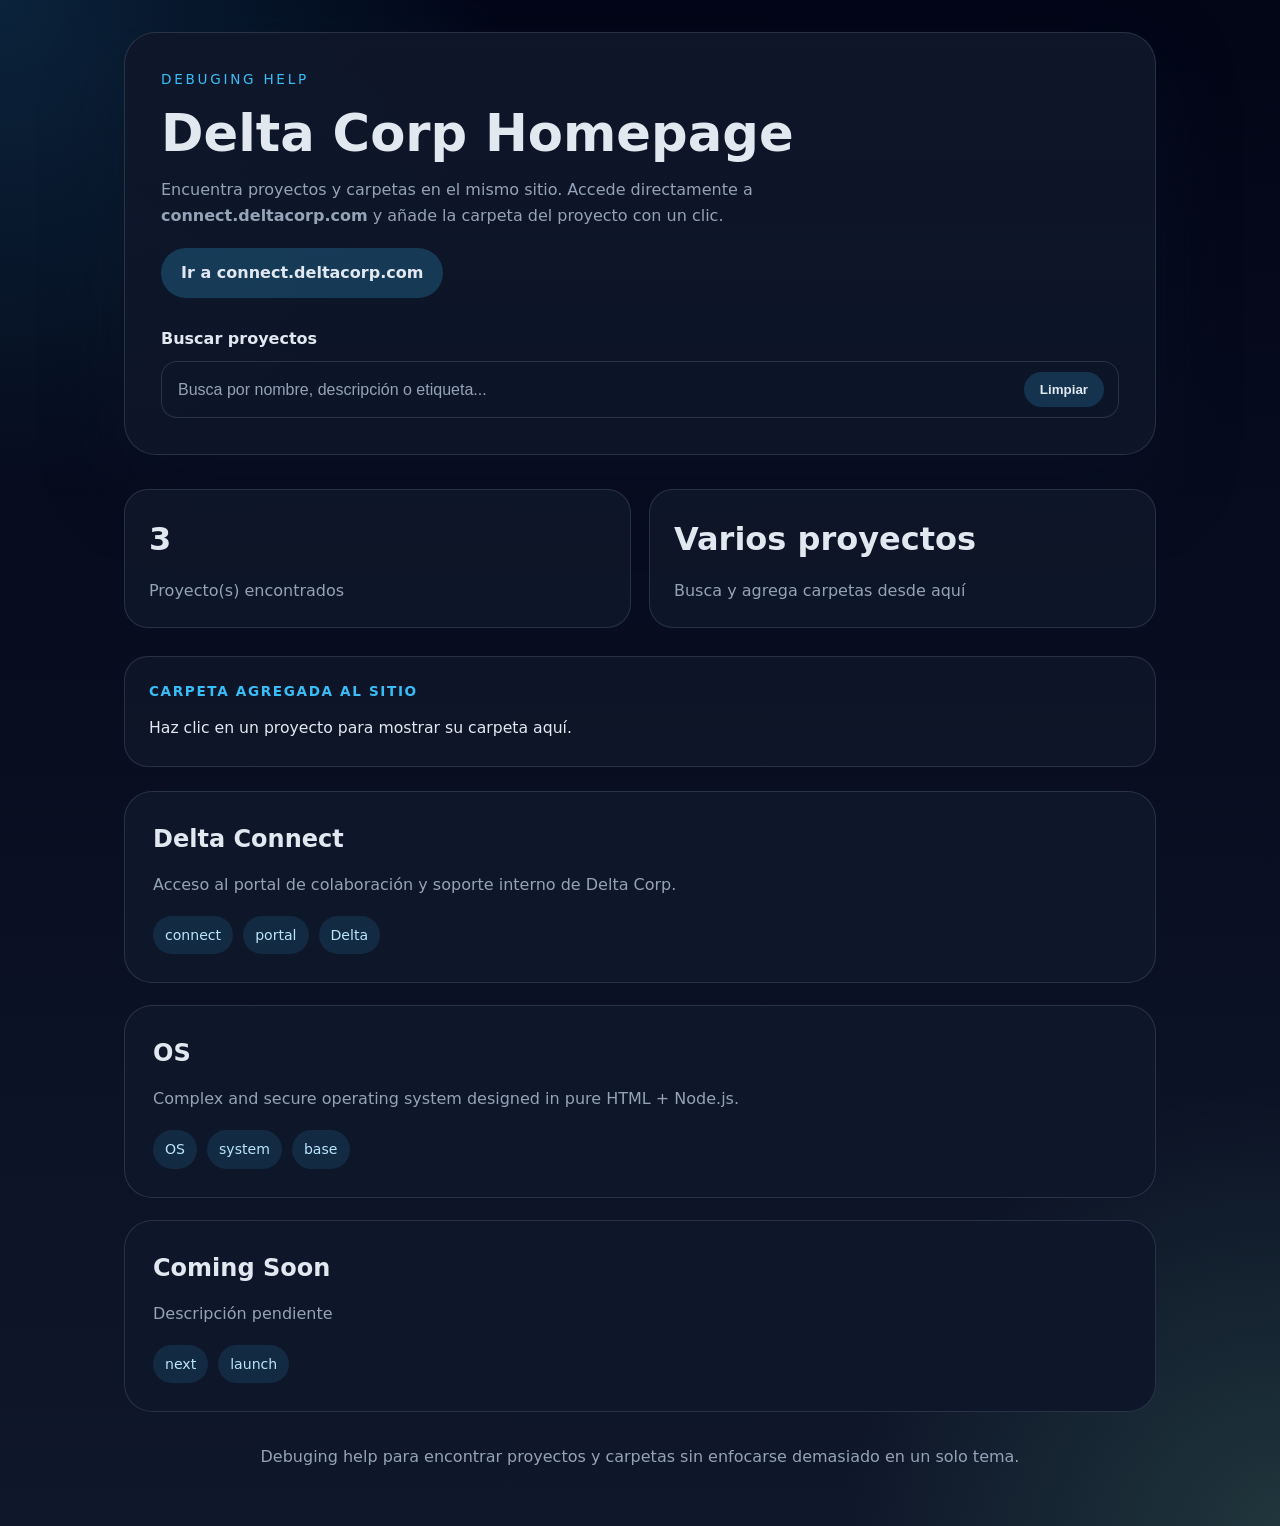
==== index.html @ b2d10fd7 "Edit Page" ====
<!DOCTYPE html>
<html lang="es">
<head>
    <meta charset="UTF-8">
    <meta name="viewport" content="width=device-width, initial-scale=1.0">
    <title>Delta Corp Homepage</title>
    <link rel="stylesheet" href="style.css">
</head>
<body>
    <div class="page-shell">
        <header class="hero">
            <div class="hero-content">
                <p class="eyebrow">Debuging help</p>
                <h1>Delta Corp Homepage</h1>
                <p class="hero-copy">Encuentra proyectos y carpetas en el mismo sitio. Accede directamente a <strong>connect.deltacorp.com</strong> y añade la carpeta del proyecto con un clic.</p>
                <div class="hero-actions">
                    <a class="button-link" href="https://connect.deltacorp.com" target="_blank" rel="noreferrer noopener">Ir a connect.deltacorp.com</a>
                </div>
            </div>
            <div class="search-panel">
                <label for="searchInput">Buscar proyectos</label>
                <div class="search-box">
                    <input id="searchInput" type="text" placeholder="Busca por nombre, descripción o etiqueta..." autocomplete="off">
                    <button id="clearBtn" type="button">Limpiar</button>
                </div>
            </div>
        </header>

        <main>
            <section class="stats">
                <article>
                    <h2 id="resultCount">1</h2>
                    <p>Proyecto(s) encontrados</p>
                </article>
                <article>
                    <h2>Varios proyectos</h2>
                    <p>Busca y agrega carpetas desde aquí</p>
                </article>
            </section>

            <section class="selection-panel">
                <p class="selected-label">Carpeta agregada al sitio</p>
                <div class="selected-folder" id="selectedFolder">Haz clic en un proyecto para mostrar su carpeta aquí.</div>
            </section>

            <section class="project-grid" id="projectsList">
                <!-- Los proyectos se cargan con JavaScript -->
            </section>
        </main>

        <footer>
            <p>Debuging help para encontrar proyectos y carpetas sin enfocarse demasiado en un solo tema.</p>
        </footer>
    </div>

    <script src="script.js"></script>
</body>
</html>
---- style.css ----
:root {
    --bg: #0f172a;
    --surface: rgba(15, 23, 42, 0.9);
    --surface-strong: rgba(15, 23, 42, 0.98);
    --text: #e2e8f0;
    --muted: #94a3b8;
    --accent: #38bdf8;
    --accent-soft: rgba(56, 189, 248, 0.18);
    --border: rgba(148, 163, 184, 0.2);
}

* {
    box-sizing: border-box;
}

html, body {
    margin: 0;
    min-height: 100%;
    font-family: Inter, system-ui, -apple-system, BlinkMacSystemFont, "Segoe UI", sans-serif;
    color: var(--text);
    background: radial-gradient(circle at top left, rgba(56, 189, 248, 0.16), transparent 25%),
                radial-gradient(circle at bottom right, rgba(134, 239, 172, 0.14), transparent 22%),
                linear-gradient(180deg, #020617 0%, #0f172a 100%);
}

body {
    line-height: 1.6;
}

.page-shell {
    max-width: 1080px;
    margin: 0 auto;
    padding: 32px 24px 40px;
}

.hero {
    display: grid;
    gap: 28px;
    padding: 36px;
    border: 1px solid var(--border);
    border-radius: 32px;
    background: linear-gradient(180deg, rgba(15, 23, 42, 0.95), rgba(15, 23, 42, 0.8));
    box-shadow: 0 30px 80px rgba(15, 23, 42, 0.35);
}

.eyebrow {
    margin: 0 0 16px;
    color: var(--accent);
    text-transform: uppercase;
    letter-spacing: 0.2em;
    font-size: 0.85rem;
}

.hero h1 {
    margin: 0;
    font-size: clamp(2rem, 4vw, 3.6rem);
    line-height: 1.02;
}

.hero-copy {
    max-width: 780px;
    margin: 18px 0 0;
    color: var(--muted);
    font-size: 1rem;
}

.hero-actions {
    margin-top: 20px;
}

.button-link {
    display: inline-flex;
    align-items: center;
    padding: 12px 20px;
    border-radius: 999px;
    background: rgba(56, 189, 248, 0.22);
    color: var(--text);
    text-decoration: none;
    font-weight: 700;
    transition: background 0.2s ease, transform 0.2s ease;
}

.button-link:hover {
    transform: translateY(-2px);
    background: rgba(56, 189, 248, 0.32);
}

.search-panel {
    display: grid;
    gap: 10px;
}

.search-panel label {
    color: var(--text);
    font-weight: 600;
}

.search-box {
    display: flex;
    gap: 12px;
    align-items: center;
    background: rgba(15, 23, 42, 0.45);
    border: 1px solid var(--border);
    border-radius: 16px;
    padding: 10px 14px;
}

.search-box input {
    flex: 1;
    border: none;
    outline: none;
    background: transparent;
    color: var(--text);
    font-size: 1rem;
}

.search-box input::placeholder {
    color: var(--muted);
}

.search-box button {
    border: none;
    border-radius: 999px;
    padding: 10px 16px;
    background: rgba(56, 189, 248, 0.18);
    color: var(--text);
    cursor: pointer;
    font-weight: 700;
    transition: transform 0.2s ease, background 0.2s ease;
}

.search-box button:hover {
    transform: translateY(-1px);
    background: rgba(56, 189, 248, 0.3);
}

.stats {
    display: grid;
    grid-template-columns: repeat(2, minmax(0, 1fr));
    gap: 18px;
    margin: 34px 0 28px;
}

.stats article {
    padding: 24px;
    border-radius: 24px;
    background: var(--surface);
    border: 1px solid var(--border);
}

.stats h2 {
    margin: 0 0 12px;
    font-size: 2rem;
}

.stats p {
    margin: 0;
    color: var(--muted);
}

.selection-panel {
    padding: 24px;
    border-radius: 24px;
    background: rgba(15, 23, 42, 0.85);
    border: 1px solid var(--border);
    margin-bottom: 24px;
}

.selected-label {
    margin: 0 0 12px;
    color: var(--accent);
    font-weight: 700;
    text-transform: uppercase;
    letter-spacing: 0.12em;
    font-size: 0.85rem;
}

.selected-folder {
    color: var(--text);
    font-size: 0.98rem;
    line-height: 1.7;
}

.selected-folder a {
    color: #7dd3fc;
    text-decoration: underline;
}

.project-grid {
    display: grid;
    gap: 22px;
}

.project-card {
    padding: 28px;
    border-radius: 28px;
    background: var(--surface-strong);
    border: 1px solid var(--border);
    transition: transform 0.3s ease, border-color 0.3s ease, background 0.3s ease;
    cursor: pointer;
}

.project-card:hover {
    transform: translateY(-4px);
    border-color: rgba(56, 189, 248, 0.4);
    background: rgba(15, 23, 42, 1);
}

.project-card.active {
    border-color: #38bdf8;
    box-shadow: 0 18px 40px rgba(56, 189, 248, 0.12);
}

.project-title {
    margin: 0 0 14px;
    font-size: 1.5rem;
}

.project-description {
    margin: 0 0 18px;
    color: var(--muted);
}

.project-meta {
    display: flex;
    flex-wrap: wrap;
    gap: 10px;
}

.tag {
    display: inline-flex;
    align-items: center;
    padding: 8px 12px;
    border-radius: 999px;
    background: rgba(56, 189, 248, 0.12);
    color: #bae6fd;
    font-size: 0.88rem;
}

footer {
    margin-top: 32px;
    text-align: center;
    color: var(--muted);
}

@media (max-width: 720px) {
    .hero {
        padding: 26px;
    }

    .stats {
        grid-template-columns: 1fr;
    }
}
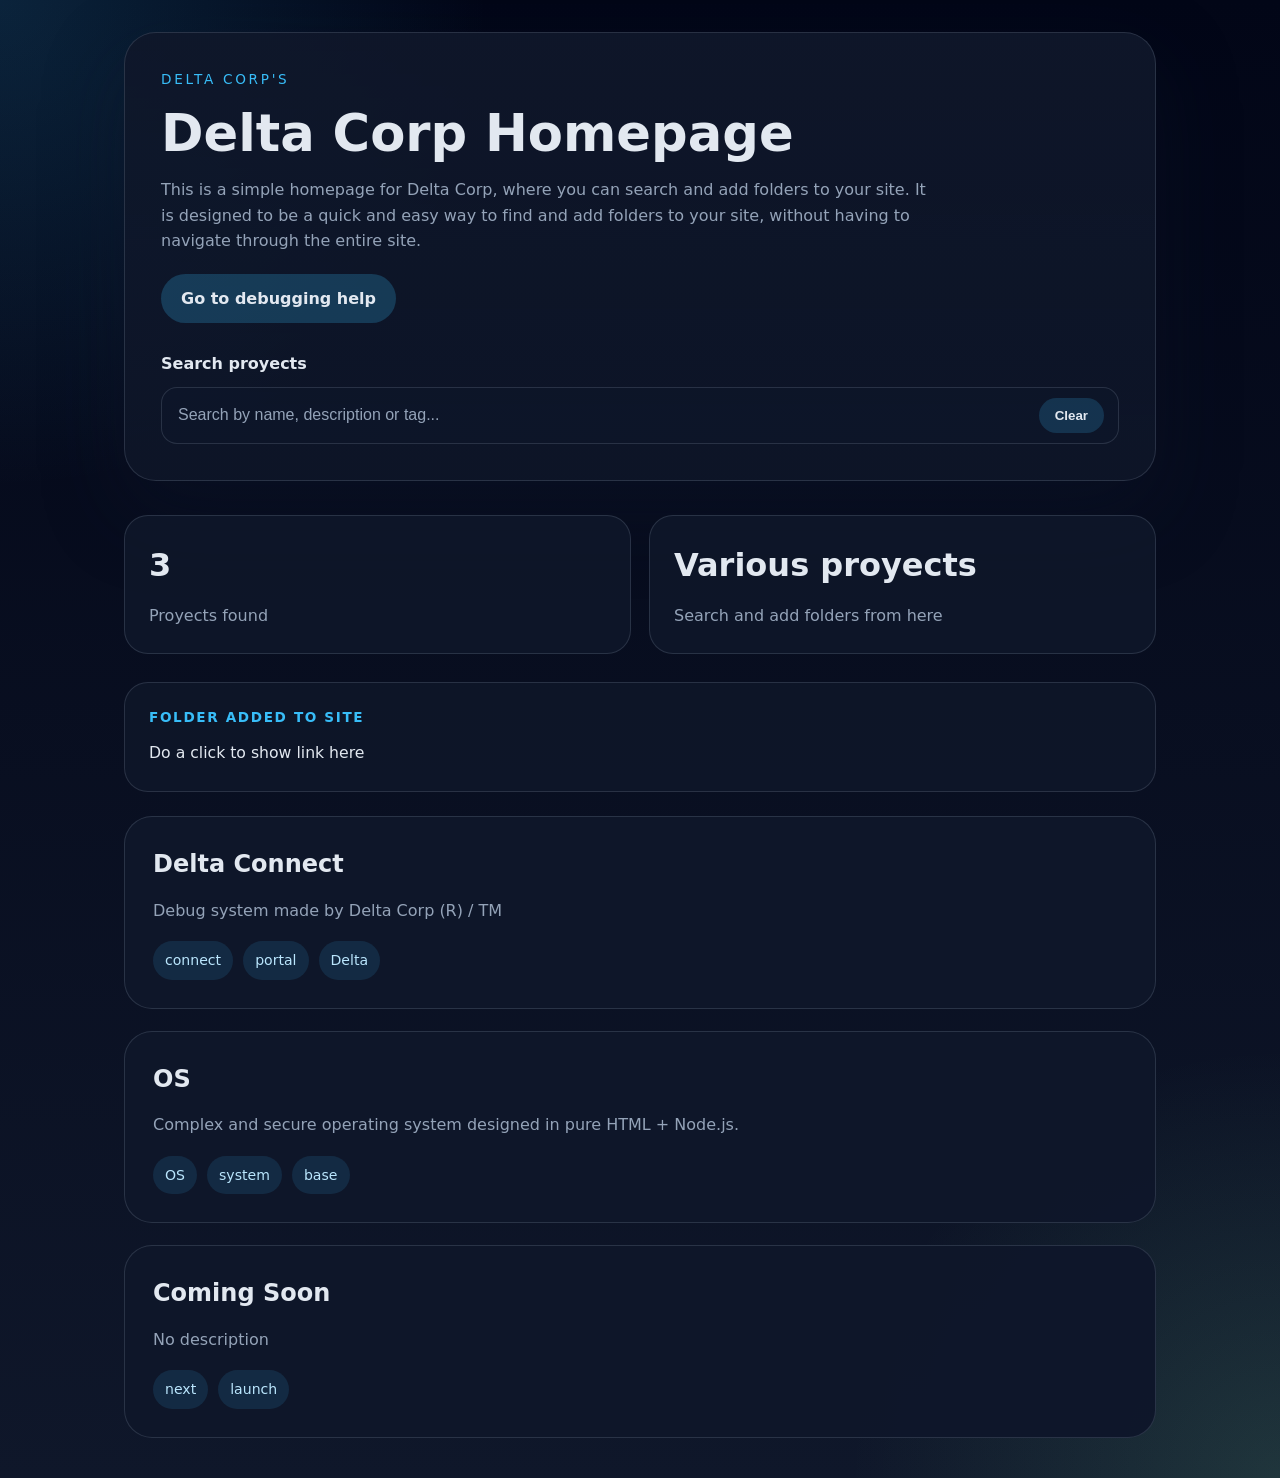
==== commit 29051a3a: "translate" ====
--- a/index.html
+++ b/index.html
@@ -10,18 +10,21 @@
     <div class="page-shell">
         <header class="hero">
             <div class="hero-content">
-                <p class="eyebrow">Debuging help</p>
+                <p class="eyebrow">Delta Corp's</p>
                 <h1>Delta Corp Homepage</h1>
-                <p class="hero-copy">Encuentra proyectos y carpetas en el mismo sitio. Accede directamente a <strong>connect.deltacorp.com</strong> y añade la carpeta del proyecto con un clic.</p>
+                <p class="hero-copy">
+                    This is a simple homepage for Delta Corp, where you can search and add folders to your site. 
+                    It is designed to be a quick and easy way to find and add folders to your site, without having to navigate through the entire site.
+                </p>
                 <div class="hero-actions">
-                    <a class="button-link" href="https://connect.deltacorp.com" target="_blank" rel="noreferrer noopener">Ir a connect.deltacorp.com</a>
+                    <a class="button-link" href="https://delta-corp15.github.io/connect/" target="_blank" rel="noreferrer noopener">Go to debugging help</a>
                 </div>
             </div>
             <div class="search-panel">
-                <label for="searchInput">Buscar proyectos</label>
+                <label for="searchInput">Search proyects</label>
                 <div class="search-box">
-                    <input id="searchInput" type="text" placeholder="Busca por nombre, descripción o etiqueta..." autocomplete="off">
-                    <button id="clearBtn" type="button">Limpiar</button>
+                    <input id="searchInput" type="text" placeholder="Search by name, description or tag..." autocomplete="off">
+                    <button id="clearBtn" type="button">Clear</button>
                 </div>
             </div>
         </header>
@@ -30,27 +33,23 @@
             <section class="stats">
                 <article>
                     <h2 id="resultCount">1</h2>
-                    <p>Proyecto(s) encontrados</p>
+                    <p>Proyects found</p>
                 </article>
                 <article>
-                    <h2>Varios proyectos</h2>
-                    <p>Busca y agrega carpetas desde aquí</p>
+                    <h2>Various proyects</h2>
+                    <p>Search and add folders from here</p>
                 </article>
             </section>
 
             <section class="selection-panel">
-                <p class="selected-label">Carpeta agregada al sitio</p>
-                <div class="selected-folder" id="selectedFolder">Haz clic en un proyecto para mostrar su carpeta aquí.</div>
+                <p class="selected-label">Folder added to site</p>
+                <div class="selected-folder" id="selectedFolder">Do a click to show link here</div>
             </section>
 
             <section class="project-grid" id="projectsList">
                 <!-- Los proyectos se cargan con JavaScript -->
             </section>
         </main>
-
-        <footer>
-            <p>Debuging help para encontrar proyectos y carpetas sin enfocarse demasiado en un solo tema.</p>
-        </footer>
     </div>
 
     <script src="script.js"></script>
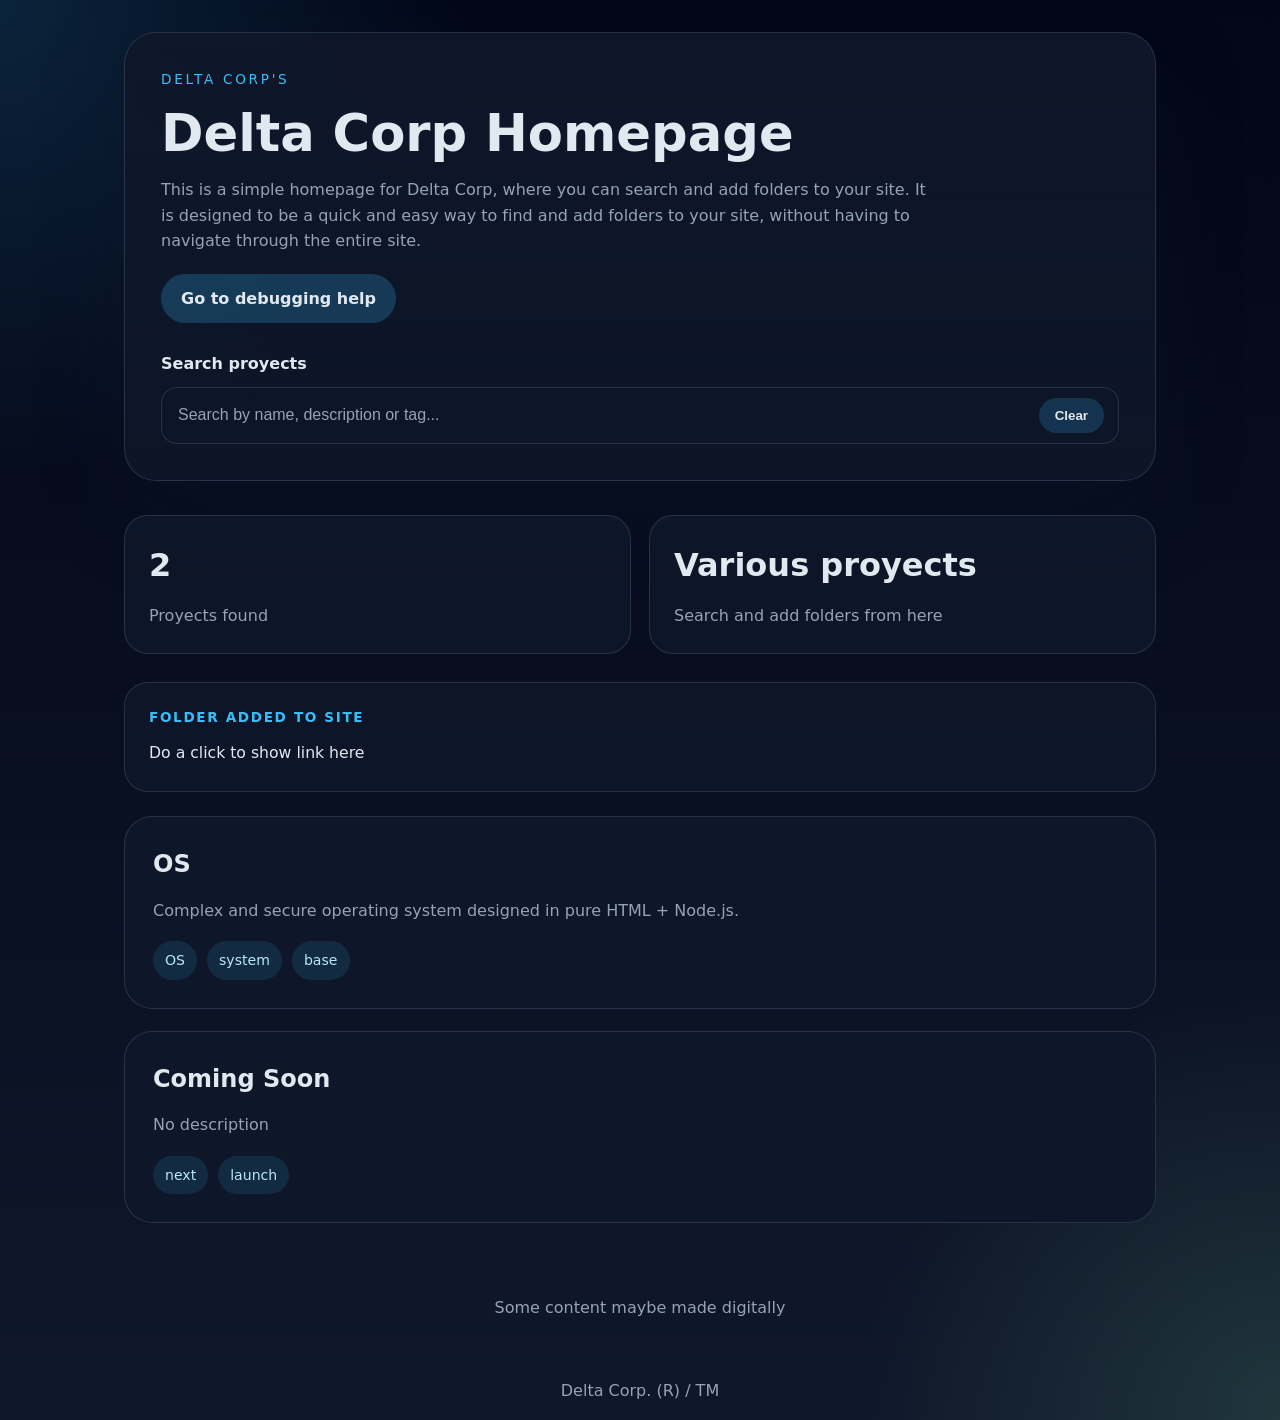
==== commit e91ca271: "Solvin' something" ====
--- a/index.html
+++ b/index.html
@@ -52,6 +52,11 @@
         </main>
     </div>
 
+    <footer>
+        <p>Some content maybe made digitally</p><br>
+        <p>Delta Corp. (R) / TM</p>
+    </footer>
+
     <script src="script.js"></script>
 </body>
 </html>
